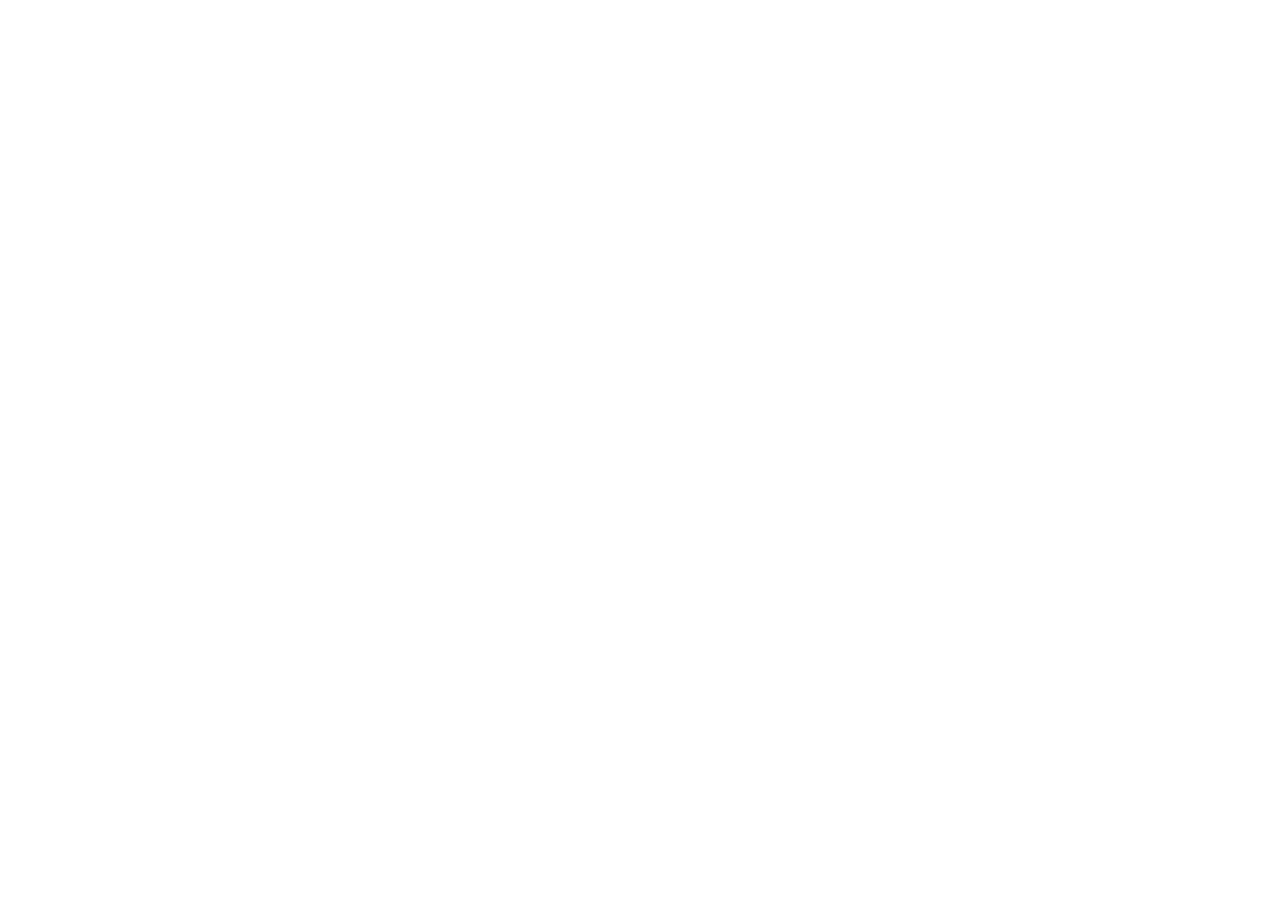
==== Bundle/Index.html @ 2ad6a67f "text and link fixes" ====
<!DOCTYPE html>
<html lang="en">

<head>
  <meta charset="UTF-8" />
  <meta name="viewport" content="width=device-width, initial-scale=1.0" />
  <title>NuroClean™ Bundle Pricing</title>
  <!-- Montserrat font from Google Fonts (matching live site) -->
  <link rel="preconnect" href="https://fonts.googleapis.com">
  <link rel="preconnect" href="https://fonts.gstatic.com" crossorigin>
  <link href="https://fonts.googleapis.com/css2?family=Montserrat:wght@400;500;600;700;800&display=swap"
    rel="stylesheet">
    <link rel="stylesheet" href="/Bundle/style.css">
</head>

<body>
 
</body>

</html>
---- Bundle/style.css ----
/* ── Wrapper (max-width: 1200px from live site) ── */
.bundle-wrapper {
  max-width: 1200px;
  width: 100%;
  margin: 0 auto;
  padding-top: 2rem;
  padding-bottom: 2rem;
}

/* ── Section heading (28px / weight 700 / 130% lh from live site) ── */
.bundle-heading {
  font-family: 'Montserrat', sans-serif;
  font-weight: 700;
  font-size: 28px;
  line-height: 130%;
  text-align: center;
  color: #000;
  margin-bottom: 32px;
}


/* ══════════════════════════════════════════════════════
   CARDS ROW — desktop 3-col, mobile stacked
══════════════════════════════════════════════════════ */
.cards-row {
  display: grid;
  grid-template-columns: 1fr 1fr 1fr;
  gap: 16px;
  width: 100%;
  margin-bottom: 32px;
}

/* ── Single card base ── */
.bundle-card {
  background: #FFFFFF;
  border-style: solid;
  border-width: 1px;
  border-color: #4F4F4F;
  box-shadow: 0px 0px 20px 0px rgba(18, 18, 18, 0.1);
  display: flex;
  flex-direction: column;
  align-items: stretch;
  position: relative;
  overflow: hidden;
}

.card--grey {
  border-color: #4F4F4F;
}

.card--orange {
  border-width: 2px;
  border-color: #F46225;
}

/* ── Card title wrapper (full-width banner area) ── */
.card-title-wrap {
  width: 100%;
  padding: 10px 0 0 0;
  margin-bottom: 12px;
}

/* Orange banner for Best Value (no top padding, sits flush) */
.card-title-wrap--orange {
  background: #F46225;
  padding: 10px 0;
  margin-top: -1px;
  margin-bottom: 12px;
}

/* ── Card title (22px / weight 700 / black) ── */
.card-title {
  font-family: 'Montserrat', sans-serif;
  font-weight: 700;
  font-size: 22px;
  line-height: 150%;
  color: #000;
  text-align: center;
}

.card-title--white {
  color: #FCFCFC;
}

/* ── Card subtitle (Triple Bundle text - 22px/700) ── */
.card-subtitle {
  font-family: 'Montserrat', sans-serif;
  font-weight: 700;
  font-size: 22px;
  line-height: 150%;
  color: #121212;
  text-align: center;
  margin-bottom: 0;
}

/* ── Rating row (16px / weight 500) ── */
.card-rating {
  font-family: 'Montserrat', sans-serif;
  font-weight: 500;
  font-size: 16px;
  line-height: 150%;
  color: #121212;
  text-align: center;
  margin-bottom: 12px;
}

/* ── Card image wrap (padded 20px sides) ── */
.card-img-wrap {
  padding: 0 20px;
  margin-bottom: 0;
}

.card-img {
  height: auto;
  margin: 0 auto;
  display: block;
  object-fit: contain;
}

/* ── Pack name (22px from live site) ── */
.pack-name {
  font-family: 'Montserrat', sans-serif;
  font-weight: 400;
  font-size: 22px;
  line-height: 1.3;
  text-align: center;
  color: #121212;
  margin-top: 5px;
  padding: 0 8px;
}

/* ── Price main ── */
.price-main {
  font-family: 'Montserrat', sans-serif;
  font-weight: 700;
  text-align: center;
  line-height: 150%;
  margin-top: 0;
  padding: 0 8px;
}

/* Card 1 - "Only £1 Each" - 18px / green #0B8B00 */
.price-main--green {
  font-size: 18px;
  color: #0B8B00;
}

/* Card 3 - "Only £2 each" - 19px / green #0B8B00 (slightly bigger) */
.price-main--green-lg {
  font-size: 19px;
  color: #0B8B00;
}

/* Card 2 - "Only £3 Each" - 18px / red #ED3B47 */
.price-main--red {
  font-size: 18px;
  color: #ED3B47;
}

/* ── Instead-of / Total line (14px / weight 600) ── */
.price-instead {
  font-family: 'Montserrat', sans-serif;
  font-weight: 600;
  font-size: 14px;
  line-height: 150%;
  text-align: center;
  color: #121212;
  padding: 0 8px;
  margin-bottom: 12px;
}

.price-instead s {
  text-decoration: line-through;
}

.price-instead strong {
  font-weight: 700;
}

/* ══════════════════════════════════════════════════════
   ORDER BUTTONS (10px radius, 12px vertical padding,
   Montserrat 20px bold, white text)
══════════════════════════════════════════════════════ */
.btn-order {
  display: block;
  margin: 0 24px 6px 24px;
  padding: 12px 0;
  font-family: 'Montserrat', sans-serif;
  font-weight: 700;
  font-size: 19px;
  line-height: 150%;
  text-align: center;
  text-decoration: none;
  color: rgb(244, 248, 252);
  border-radius: 10px;
  border: none;
  cursor: pointer;
  transition: background 0.2s ease, border-radius 0.2s ease;
}

.btn-order:hover {
  border-radius: 4px;
}

.btn-order--grey {
  background: #959595;
}

.btn-order--grey:hover {
  background: #7a7a7a;
}

.btn-order--orange {
  background: #F46225;
}

.btn-order--orange:hover {
  background: #d54f15;
}

.btn-order--dark {
  background: #4F4F4F;
}

.btn-order--dark:hover {
  background: #2f2f2f;
}

/* ── Guarantee text (13px / weight 600) ── */
.guarantee-text {
  font-family: 'Montserrat', sans-serif;
  font-weight: 600;
  font-size: 13px;
  line-height: 150%;
  text-align: center;
  color: #121212;
  margin: 0 8px 30px 8px;
}

.card--orange .guarantee-text,
.card--grey:last-child .guarantee-text {
  margin-bottom: 15px;
}


/* ══════════════════════════════════════════════════════
   TRUST / GUARANTEE SECTION
══════════════════════════════════════════════════════ */
.trust-section {
  width: 100%;
  margin-top: 0;
  padding: 0 16px;
}

/* Returns line - 24px / bold strong */
.trust-returns {
  font-family: 'Montserrat', sans-serif;
  font-size: 24px;
  font-weight: 400;
  line-height: 1.4;
  color: #121212;
  text-align: center;
  margin-bottom: 24px;
}

.trust-returns strong {
  font-weight: 700;
}

.trust-inner {
  padding: 16px;
  margin-bottom: 0;
}

/* "30-day money back guarantee" - 20px regular */
.trust-trial {
  font-family: 'Montserrat', sans-serif;
  font-size: 20px;
  font-weight: 400;
  line-height: 1.4;
  color: #121212;
  text-align: center;
  margin-bottom: 12px;
}

/* "Help: Email support..." - 26px bold */
.trust-help {
  font-family: 'Montserrat', sans-serif;
  font-size: 26px;
  font-weight: 700;
  line-height: 1.4;
  color: #121212;
  text-align: center;
  margin-bottom: 24px;
}

/* Trust list */
.trust-list {
  list-style: none;
  padding: 0;
  margin: 0 auto;
  max-width: 640px;
}

.trust-list li {
  display: flex;
  align-items: center;
  gap: 16px;
  margin-bottom: 5px;
  font-family: 'Montserrat', sans-serif;
  font-size: 16px;
  font-weight: 400;
  line-height: 180%;
  color: #121212;
}

.trust-list li strong {
  font-weight: 700;
  color: #000;
}

.trust-list li span {
  color: #000;
}

/* Trust icon (image-based, 70% scale matching live site) */
.trust-icon {
  width: 36px;
  height: 36px;
  object-fit: contain;
  flex-shrink: 0;
}

/* Payment divider lines (top & bottom of payment image) */
.payment-divider {
  margin: 12px 450px;
  border-bottom: 2px solid #d0d0d0;
  padding: 0;
}

/* Payment methods image (40% width from live site) */
.payment-methods {
  text-align: center;
  margin: 0;
}

.payment-methods img {
  width: 40%;
  height: auto;
  max-width: 100%;
  display: inline-block;
}

/* ── Mobile-only pill tag (hidden on desktop) ── */
.card-pill {
  display: none;
}

/* ── Mobile-only card title (hidden on desktop). Used on card 2
   so its right-column header on mobile reads "3× FizzClean™"
   while desktop continues to show the "Best Value" orange banner. */
.card-title-mobile {
  display: none;
}


/* ══════════════════════════════════════════════════════
   TABLET (≤1024px)
══════════════════════════════════════════════════════ */
@media (max-width: 1024px) {

  .bundle-heading {
    font-size: 32px;
  }

  .card-title {
    font-size: 16px;
  }

  .card-subtitle {
    font-size: 16px;
  }

  .card-rating {
    font-size: 16px;
  }

  .pack-name {
    font-size: 22px;
  }

  .price-main--green,
  .price-main--green-lg,
  .price-main--red {
    font-size: 16px;
  }

  .price-instead {
    font-size: 16px;
  }

  .btn-order {
    font-size: 18px;
  }

  .trust-returns { font-size: 20px; }
  .trust-trial   { font-size: 20px; }
  .trust-help    { font-size: 20px; }

  .payment-divider {
    margin-left: 200px;
    margin-right: 200px;
  }

}


/* ══════════════════════════════════════════════════════
   MOBILE (≤768px)
   Horizontal card layout: image left, content right,
   pill-tag in top-left corner. Cards reordered:
   3× Best Value → 2× Most Popular → 1× Trial Price.
══════════════════════════════════════════════════════ */
@media (max-width: 768px) {

  

  .bundle-heading {
    font-size: 24px;
    margin-bottom: 20px;
  }

  /* Stack cards vertically and reorder via flexbox-style order */
  .cards-row {
    grid-template-columns: 1fr;
    gap: 16px;
    padding: 1rem;
  }

  .card--best    { order: 1; }  /* 3× FizzClean (Best Value) — first */
  .card--popular { order: 2; }  /* 2× FizzClean (Most Popular) — second */
  .card--trial   { order: 3; }  /* 1× FizzClean (Trial Price) — last */

  /* Card becomes a 2-column / 5-row grid: image | stacked content */
  .bundle-card {
    border-radius: 10px;
    border-width: 2px;
    border-color: #4F4F4F;
    display: grid;
    grid-template-columns: 40% 1fr;
    grid-template-rows: auto auto auto auto auto;
    align-items: center;
    column-gap: 8px;
    padding: 14px 12px 14px 0;
    position: relative;
    overflow: visible;
  }

  .card--orange {
    border-color: #F46225;
    border-width: 2px;
  }

  /* Neutralize the desktop banner-style title-wrap on mobile.
     display: contents makes the wrap "transparent" to layout —
     card-title participates directly in the card grid. */
  .card-title-wrap,
  .card-title-wrap--orange {
    display: contents;
  }

  /* Card 2: hide its original card-title ("Best Value", meant for
     the desktop orange banner) and show the mobile-only header. */
  .card--best .card-title {
    display: none;
  }

  .card--best .card-title-mobile {
    display: block;
    grid-column: 2;
    grid-row: 1;
    font-family: 'Montserrat', sans-serif;
    font-size: 19px;
    font-weight: 700;
    line-height: 1.25;
    color: #000;
    margin: 0 0 8px 0;
    padding: 22px 4px 0 4px;
    text-align: center;
  }

  /* ── Pill tag in top-left corner (mobile-only element) ── */
  .card-pill {
    display: inline-block;
    position: absolute;
    top: 0;
    left: 0;
    padding: 6px 18px;
    margin: 0;
    font-family: 'Montserrat', sans-serif;
    font-size: 12px;
    font-weight: 700;
    color: #FFFFFF;
    letter-spacing: 0.5px;
    text-transform: uppercase;
    line-height: 1.2;
    border-radius: 0 0 10px 0;
    z-index: 2;
  }

  .card-pill--orange { background: #F46225; }
  .card-pill--dark   { background: #4F4F4F; }
  .card-pill--grey   { background: #959595; }

  /* Hide subtitle, rating, and pack-name on mobile (card-title takes over as header) */
  .card-subtitle,
  .card-rating,
  .pack-name {
    display: none;
  }

  /* ── Image on the left, spans all rows ── */
  .card-img-wrap {
    grid-column: 1;
    grid-row: 1 / 6;
    padding: 0;
    margin: 0;
    align-self: center;
    justify-self: center;
    width: 100%;
    padding-top: 18px; /* clearance below pill tag */
  }

  .card-img {
    max-width: 100%;
    height: auto;
  }

  /* ── Right-column content, explicit row placement ── */
  /* card-title becomes the prominent header on mobile */
  .card-title {
    grid-column: 2;
    grid-row: 1;
    font-size: 19px;
    font-weight: 700;
    line-height: 1.25;
    color: #000;
    margin: 0 0 8px 0;
    padding: 22px 4px 0 4px; /* clearance below pill tag */
    text-align: center;
    text-transform: none;
    letter-spacing: 0;
  }

  /* Card 2's title text was "Best Value" (designed for the orange banner).
     On mobile we want it to read like the other cards — but since we can't
     change the HTML further, we just show it as-is in plain black. */
  .card-title--white {
    color: #000;
  }

  .price-instead {
    grid-column: 2;
    grid-row: 2;
    font-size: 13px;
    margin: 0 0 2px 0;
    padding: 0;
    text-align: center;
  }

  .price-main {
    grid-column: 2;
    grid-row: 3;
    margin: 0 0 6px 0;
    padding: 0;
    text-align: center;
  }

  .price-main--green,
  .price-main--green-lg,
  .price-main--red {
    font-size: 16px;
  }

  .btn-order {
    grid-column: 2;
    grid-row: 4;
    font-size: 17px;
    padding: 10px 0;
    margin: 0;
    width: 100%;
    border-radius: 4px;
  }

  .guarantee-text {
    grid-column: 2;
    grid-row: 5;
    font-size: 10px;
    font-weight: 600;
    margin: 6px 0 0 0;
    padding: 0 4px;
    text-align: center;
  }

  /* Trust section mobile */
  .trust-section {
    padding: 0 8px;
  }

  .trust-returns { font-size: 16px; margin-bottom: 12px; margin-top: 16px; }
  .trust-trial   { font-size: 15px; }
  .trust-help    { font-size: 16px; margin-bottom: 16px; }

  .trust-list li {
    font-size: 14px;
    gap: 12px;
  }

  .trust-list li strong,
  .trust-list li span {
    font-size: 14px;
  }

  .trust-icon {
    width: 28px;
    height: 28px;
  }

  .payment-divider {
    margin-left: 24px;
    margin-right: 24px;
  }

  .payment-methods img {
    width: 80%;
  }

}
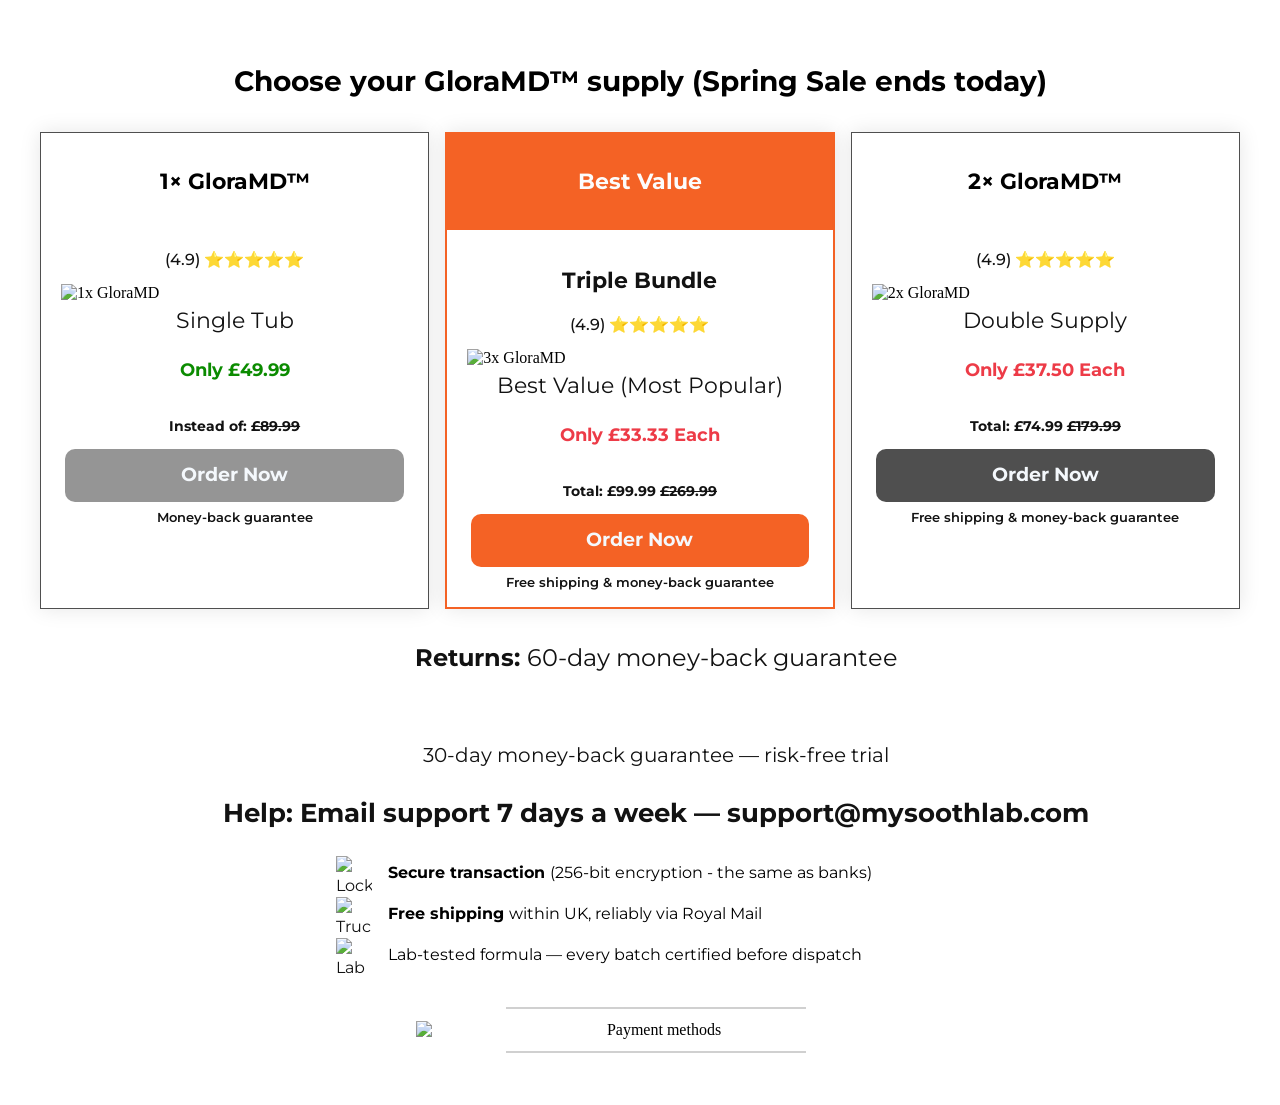
==== commit ed3de614: "first commit" ====
--- a/Bundle/Index.html
+++ b/Bundle/Index.html
@@ -14,7 +14,114 @@
 </head>
 
 <body>
- 
+   <link rel="stylesheet" href="/style.css">
+     <div class="bundle-wrapper" id="laakho-bundle-wrapper-scroller">
+
+    <h2 class="bundle-heading">Choose your GloraMD™ supply (Spring Sale ends today)</h2>
+
+    <!-- ════════════════════════════════════════════
+         3 cards row (responsive grid - stacks on mobile)
+    ═════════════════════════════════════════════ -->
+    <div class="cards-row">
+
+      <!-- ── CARD 1 – 1× GloraMD™ / Trial Price ── -->
+      <div class="bundle-card card--grey card--trial">
+        <div class="card-pill card-pill--grey">Trial Price</div>
+        <div class="card-title-wrap">
+          <p class="card-title">1× GloraMD™</p>
+        </div>
+        <p class="card-rating">(4.9) ⭐⭐⭐⭐⭐</p>
+        <div class="card-img-wrap">
+          <img class="card-img" src="https://get-gloramd.topashopo.com/img/R2xvcmFNRF9DQ18wMS5wbmc.png" alt="1x GloraMD" />
+        </div>
+        <h3 class="pack-name">Single Tub</h3>
+        <p class="price-main price-main--green">Only £49.99</p>
+        <p class="price-instead"><strong>Instead of: </strong><s><strong>£89.99</strong></s></p>
+        <a href="https://qhrtmr-f7.myshopify.com/cart/46322922782892:1" class="btn-order btn-order--grey">Order Now</a>
+        <p class="guarantee-text">Money-back guarantee</p>
+      </div>
+
+      <!-- ── CARD 2 – Triple Bundle / Best Value (3× GloraMD™) ── -->
+      <div class="bundle-card card--orange card--best">
+        <div class="card-pill card-pill--orange">Best Value</div>
+        <div class="card-title-wrap card-title-wrap--orange">
+          <p class="card-title card-title--white">Best Value</p>
+        </div>
+        <p class="card-title-mobile">3× GloraMD™</p>
+        <p class="card-subtitle">Triple Bundle</p>
+        <p class="card-rating">(4.9) ⭐⭐⭐⭐⭐</p>
+        <div class="card-img-wrap">
+          <img class="card-img" src="https://get-gloramd.topashopo.com/img/R2xvcmFNRF9DQ18wMy5wbmc.png" alt="3x GloraMD" />
+        </div>
+        <h3 class="pack-name">Best Value (Most Popular)</h3>
+        <p class="price-main price-main--red">Only £33.33 Each</p>
+        <p class="price-instead"><strong>Total: £99.99 </strong><s><strong>£269.99</strong></s></p>
+        <a href="https://qhrtmr-f7.myshopify.com/cart/57774928888182:1" class="btn-order btn-order--orange">Order Now</a>
+        <p class="guarantee-text">Free shipping &amp; money-back guarantee</p>
+      </div>
+
+      <!-- ── CARD 3 – 2× GloraMD™ / Most Popular ── -->
+      <div class="bundle-card card--grey card--popular">
+        <div class="card-pill card-pill--dark">Most Popular</div>
+        <div class="card-title-wrap">
+          <p class="card-title">2× GloraMD™</p>
+        </div>
+        <p class="card-rating">(4.9) ⭐⭐⭐⭐⭐</p>
+        <div class="card-img-wrap">
+          <img class="card-img" src="https://get-gloramd.topashopo.com/img/R2xvcmFNRF9DQ18wMi5wbmc.png" alt="2x GloraMD" />
+        </div>
+        <h3 class="pack-name">Double Supply</h3>
+        <p class="price-main price-main--red">Only £37.50 Each</p>
+        <p class="price-instead"><strong>Total: £74.99 </strong><s><strong>£179.99</strong></s></p>
+        <a href="https://qhrtmr-f7.myshopify.com/cart/57774928855414:1" class="btn-order btn-order--dark">Order Now</a>
+        <p class="guarantee-text">Free shipping &amp; money-back guarantee</p>
+      </div>
+
+    </div><!-- /cards-row -->
+
+
+    <!-- ════════════════════════════════════════════
+         TRUST / GUARANTEE SECTION
+    ═════════════════════════════════════════════ -->
+    <div class="trust-section">
+
+      <h3 class="trust-returns"><strong>Returns: </strong>60-day money-back guarantee</h3>
+
+      <div class="trust-inner">
+        <h4 class="trust-trial">30-day money-back guarantee — risk-free trial</h4>
+        <h3 class="trust-help">Help: Email support 7 days a week — support@mysoothlab.com</h3>
+
+        <ul class="trust-list">
+          <li>
+            <img class="trust-icon" src="https://cdn.shopify.com/s/files/1/0747/1769/2172/files/Screenshot_from_2026-04-17_21-11-49.png" alt="Lock" />
+            <span><strong>Secure transaction </strong>(256-bit encryption - the same as banks)</span>
+          </li>
+          <li>
+            <img class="trust-icon" src="https://cdn.shopify.com/s/files/1/0747/1769/2172/files/Screenshot_from_2026-04-17_21-11-56.png" alt="Truck" />
+            <span><strong>Free shipping </strong>within UK, reliably via Royal Mail</span>
+          </li>
+          <li>
+            <img class="trust-icon" src="https://cdn.shopify.com/s/files/1/0747/1769/2172/files/Screenshot_from_2026-04-17_21-12-06.png" alt="Lab" />
+            <span>Lab-tested formula — every batch certified before dispatch</span>
+          </li>
+        </ul>
+      </div>
+
+      <!-- Top divider -->
+      <div class="payment-divider"></div>
+
+      <!-- Payment methods image from live site -->
+      <div class="payment-methods">
+        <img src="https://cdn.shopify.com/s/files/1/0747/1769/2172/files/zahlungsmethoden-scaled.webp" alt="Payment methods" />
+      </div>
+
+      <!-- Bottom divider -->
+      <div class="payment-divider"></div>
+
+    </div><!-- /trust-section -->
+
+  </div><!-- /bundle-wrapper -->
+        <!-- =================== END HCP BUNDLE SECTION =================== -->
 </body>
 
 </html>
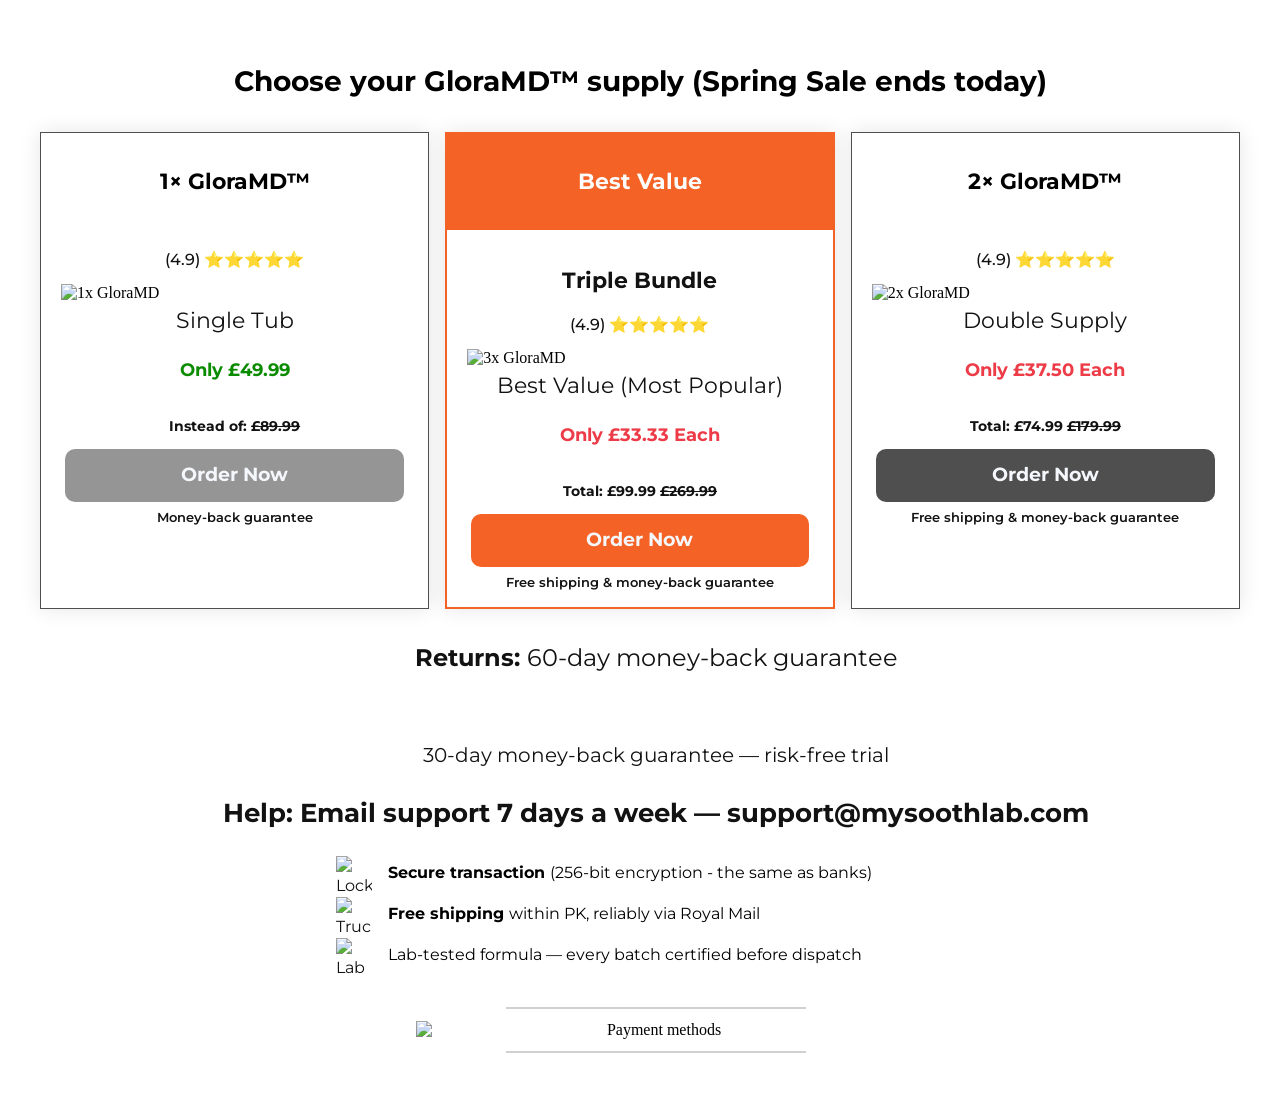
==== commit 4104c244: "testing formula" ====
--- a/Bundle/Index.html
+++ b/Bundle/Index.html
@@ -37,7 +37,7 @@
         <h3 class="pack-name">Single Tub</h3>
         <p class="price-main price-main--green">Only £49.99</p>
         <p class="price-instead"><strong>Instead of: </strong><s><strong>£89.99</strong></s></p>
-        <a href="https://qhrtmr-f7.myshopify.com/cart/46322922782892:1" class="btn-order btn-order--grey">Order Now</a>
+          <button class="btn-order btn-order--grey" onclick="openCODForm('variant_id')">Order Now</button>
         <p class="guarantee-text">Money-back guarantee</p>
       </div>
 
@@ -56,7 +56,7 @@
         <h3 class="pack-name">Best Value (Most Popular)</h3>
         <p class="price-main price-main--red">Only £33.33 Each</p>
         <p class="price-instead"><strong>Total: £99.99 </strong><s><strong>£269.99</strong></s></p>
-        <a href="https://qhrtmr-f7.myshopify.com/cart/57774928888182:1" class="btn-order btn-order--orange">Order Now</a>
+        <button class="btn-order btn-order--orange" onclick="openCODForm('variant_id')">Order Now</button>
         <p class="guarantee-text">Free shipping &amp; money-back guarantee</p>
       </div>
 
@@ -73,7 +73,7 @@
         <h3 class="pack-name">Double Supply</h3>
         <p class="price-main price-main--red">Only £37.50 Each</p>
         <p class="price-instead"><strong>Total: £74.99 </strong><s><strong>£179.99</strong></s></p>
-        <a href="https://qhrtmr-f7.myshopify.com/cart/57774928855414:1" class="btn-order btn-order--dark">Order Now</a>
+        <button class="btn-order btn-order--dark" onclick="openCODForm('variant_id')">Order Now</button>
         <p class="guarantee-text">Free shipping &amp; money-back guarantee</p>
       </div>
 
@@ -98,7 +98,7 @@
           </li>
           <li>
             <img class="trust-icon" src="https://cdn.shopify.com/s/files/1/0747/1769/2172/files/Screenshot_from_2026-04-17_21-11-56.png" alt="Truck" />
-            <span><strong>Free shipping </strong>within UK, reliably via Royal Mail</span>
+            <span><strong>Free shipping </strong>within PK, reliably via Royal Mail</span>
           </li>
           <li>
             <img class="trust-icon" src="https://cdn.shopify.com/s/files/1/0747/1769/2172/files/Screenshot_from_2026-04-17_21-12-06.png" alt="Lab" />
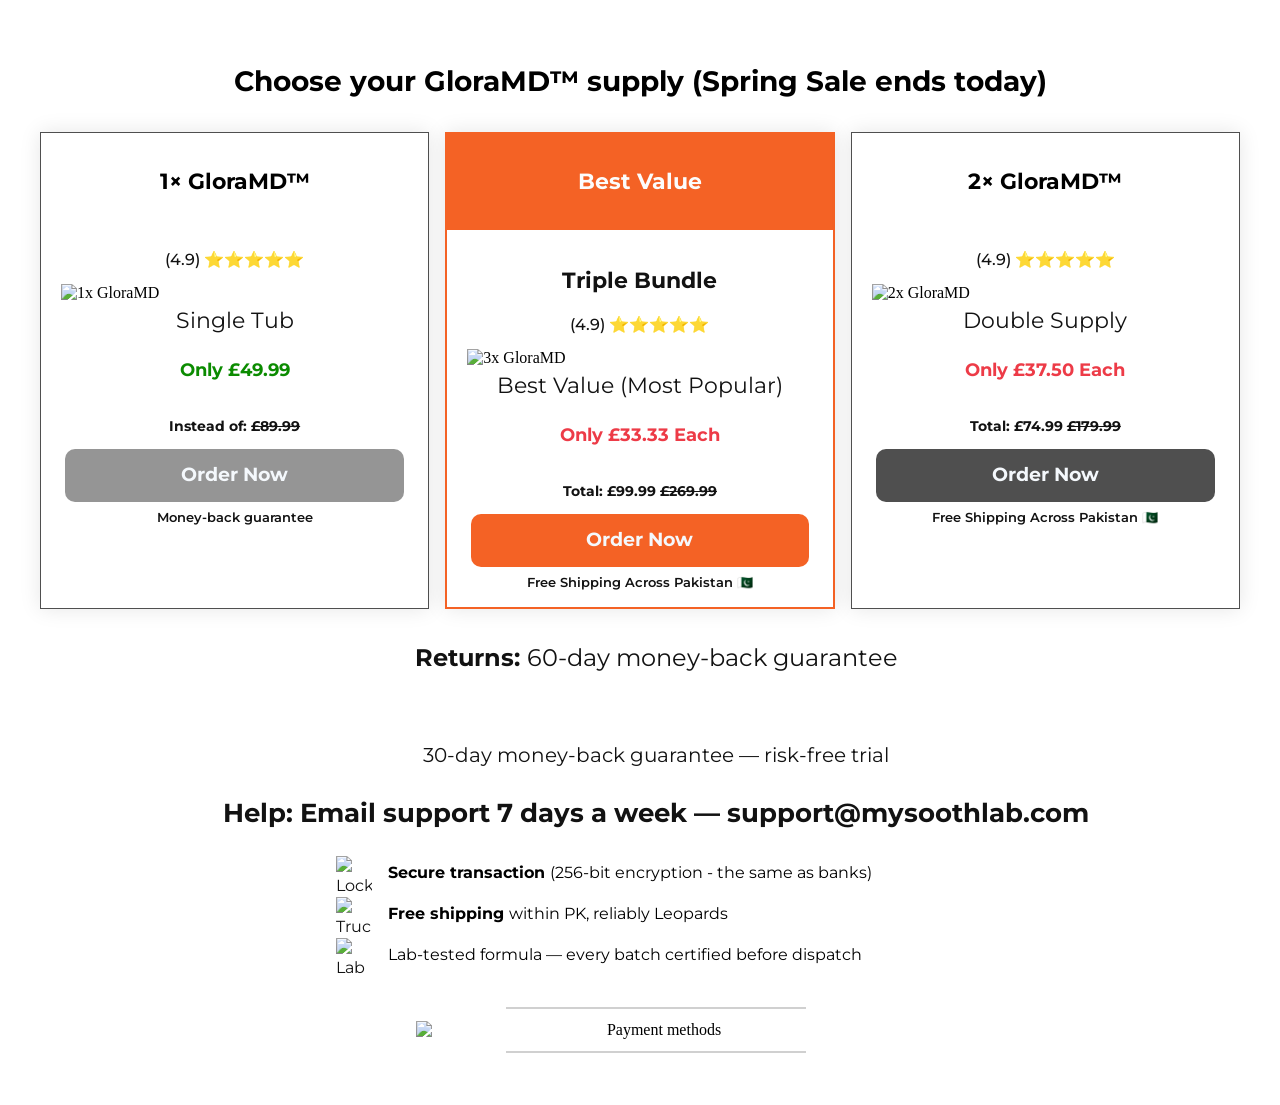
==== commit ae285c50: "shopify final shot" ====
--- a/Bundle/Index.html
+++ b/Bundle/Index.html
@@ -57,7 +57,7 @@
         <p class="price-main price-main--red">Only £33.33 Each</p>
         <p class="price-instead"><strong>Total: £99.99 </strong><s><strong>£269.99</strong></s></p>
         <button class="btn-order btn-order--orange" onclick="openCODForm('variant_id')">Order Now</button>
-        <p class="guarantee-text">Free shipping &amp; money-back guarantee</p>
+                <p class="guarantee-text">Free Shipping Across Pakistan 🇵🇰</p>
       </div>
 
       <!-- ── CARD 3 – 2× GloraMD™ / Most Popular ── -->
@@ -74,7 +74,7 @@
         <p class="price-main price-main--red">Only £37.50 Each</p>
         <p class="price-instead"><strong>Total: £74.99 </strong><s><strong>£179.99</strong></s></p>
         <button class="btn-order btn-order--dark" onclick="openCODForm('variant_id')">Order Now</button>
-        <p class="guarantee-text">Free shipping &amp; money-back guarantee</p>
+                <p class="guarantee-text">Free Shipping Across Pakistan 🇵🇰</p>
       </div>
 
     </div><!-- /cards-row -->
@@ -98,7 +98,7 @@
           </li>
           <li>
             <img class="trust-icon" src="https://cdn.shopify.com/s/files/1/0747/1769/2172/files/Screenshot_from_2026-04-17_21-11-56.png" alt="Truck" />
-            <span><strong>Free shipping </strong>within PK, reliably via Royal Mail</span>
+            <span><strong>Free shipping </strong>within PK, reliably Leopards</span>
           </li>
           <li>
             <img class="trust-icon" src="https://cdn.shopify.com/s/files/1/0747/1769/2172/files/Screenshot_from_2026-04-17_21-12-06.png" alt="Lab" />
